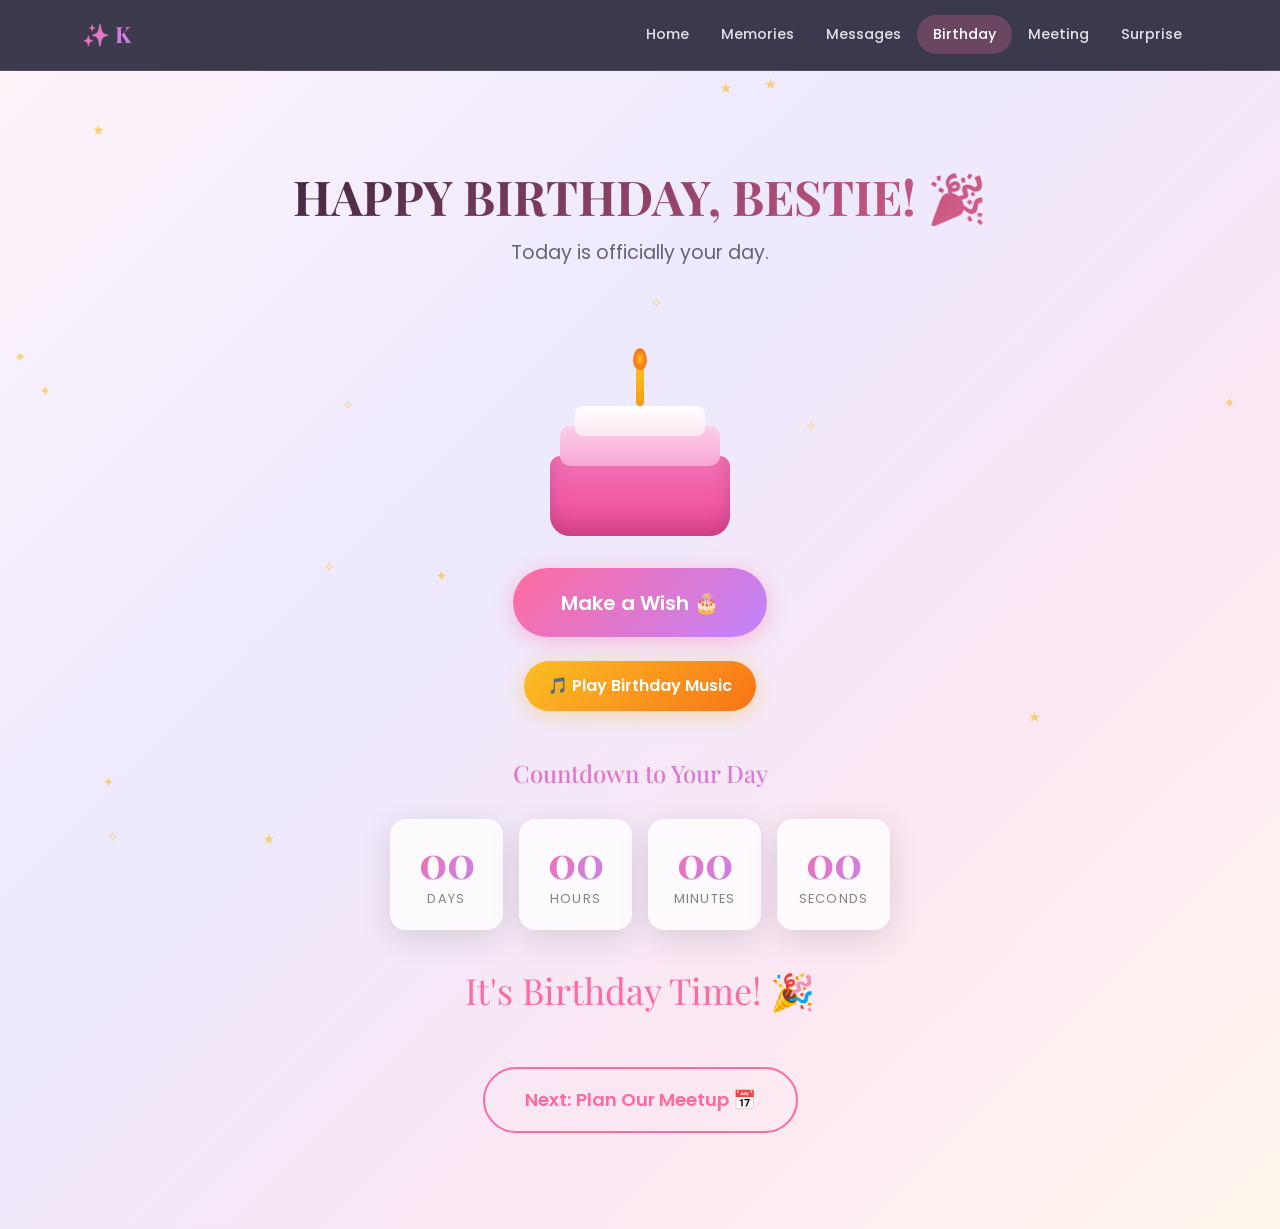
==== birthday.html @ f3a161e6 "Initial commit" ====
<!DOCTYPE html>
<html lang="en">
<head>
  <meta charset="UTF-8">
  <meta name="viewport" content="width=device-width, initial-scale=1.0">
  <meta name="description" content="Happy Birthday, Bestie! Time to celebrate!">
  <title>HAPPY BIRTHDAY! 🎉 | Birthday Surprise</title>

  <link rel="preconnect" href="https://fonts.googleapis.com">
  <link rel="preconnect" href="https://fonts.gstatic.com" crossorigin>
  <link href="https://fonts.googleapis.com/css2?family=Playfair+Display:wght@600;700&family=Poppins:wght@400;500;600;700&display=swap" rel="stylesheet">
  <link href="https://cdn.jsdelivr.net/npm/bootstrap@5.3.3/dist/css/bootstrap.min.css" rel="stylesheet">
  <link href="https://cdn.jsdelivr.net/npm/bootstrap-icons@1.11.3/font/bootstrap-icons.min.css" rel="stylesheet">
  <link rel="stylesheet" href="css/style.css">
</head>
<body data-page="birthday">

  <div id="page-transition" class="page-transition" aria-hidden="true">
    <i class="bi bi-stars" aria-hidden="true"></i>
  </div>

  <div class="particles-container" data-particles="star" data-particle-count="15" aria-hidden="true"></div>

  <nav class="navbar navbar-expand-lg navbar-dark navbar-custom fixed-top" aria-label="Main navigation">
    <div class="container">
      <a class="navbar-brand" href="index.html">✨ B</a>
      <button class="navbar-toggler" type="button" data-bs-toggle="collapse" data-bs-target="#navbarNav"
              aria-controls="navbarNav" aria-expanded="false" aria-label="Toggle navigation">
        <span class="navbar-toggler-icon"></span>
      </button>
      <div class="collapse navbar-collapse" id="navbarNav">
        <ul class="navbar-nav ms-auto">
          <li class="nav-item"><a class="nav-link" href="index.html">Home</a></li>
          <li class="nav-item"><a class="nav-link" href="memories.html">Memories</a></li>
          <li class="nav-item"><a class="nav-link" href="messages.html">Messages</a></li>
          <li class="nav-item"><a class="nav-link" href="birthday.html">Birthday</a></li>
          <li class="nav-item"><a class="nav-link" href="meeting.html">Meeting</a></li>
          <li class="nav-item"><a class="nav-link" href="surprise.html">Surprise</a></li>
        </ul>
      </div>
    </div>
  </nav>

  <main class="page-wrapper">
    <section class="section-padding container text-center" aria-labelledby="birthday-heading">
      <h1 id="birthday-heading" class="section-title fade-in-up">
        HAPPY BIRTHDAY, <span id="birthday-name">BESTIE</span>! 🎉
      </h1>
      <p class="section-subtitle fade-in-up">Today is officially your day.</p>

      <!-- CSS Birthday Cake -->
      <div class="cake-container fade-in-up" role="img" aria-label="Animated birthday cake with candles">
        <div class="candle" aria-hidden="true">
          <div class="candle-flame" aria-hidden="true"></div>
        </div>
        <div class="cake-base" aria-hidden="true"></div>
      </div>

      <button id="make-wish-btn" class="btn-surprise btn-lg fade-in-up" aria-label="Make a birthday wish">
        <span>Make a Wish 🎂</span>
      </button>

      <!-- Music Controls (no autoplay) -->
      <div class="music-controls fade-in-up">
        <button id="play-music-btn" class="btn-surprise btn-music" aria-label="Play birthday music">
          <span>🎵 Play Birthday Music</span>
        </button>
        <button id="pause-music-btn" class="btn-surprise btn-music hidden" aria-label="Pause birthday music">
          <span>⏸ Pause Music</span>
        </button>
      </div>

      <!-- Countdown -->
      <div class="mt-5 fade-in-up">
        <h2 class="h4 text-gradient mb-3">Countdown to Your Day</h2>
        <div id="countdown-grid" class="countdown-grid">
          <div class="countdown-item">
            <div id="countdown-days" class="countdown-number">00</div>
            <div class="countdown-label">Days</div>
          </div>
          <div class="countdown-item">
            <div id="countdown-hours" class="countdown-number">00</div>
            <div class="countdown-label">Hours</div>
          </div>
          <div class="countdown-item">
            <div id="countdown-minutes" class="countdown-number">00</div>
            <div class="countdown-label">Minutes</div>
          </div>
          <div class="countdown-item">
            <div id="countdown-seconds" class="countdown-number">00</div>
            <div class="countdown-label">Seconds</div>
          </div>
        </div>
        <p id="countdown-celebration" class="countdown-celebration hidden">It's Birthday Time! 🎉</p>
      </div>

      <div class="text-center mt-5">
        <a href="meeting.html" class="btn-surprise btn-outline-surprise">
          <span>Next: Plan Our Meetup 📅</span>
        </a>
      </div>
    </section>
  </main>

  <script src="https://cdn.jsdelivr.net/npm/bootstrap@5.3.3/dist/js/bootstrap.bundle.min.js"></script>
  <script src="js/config.js"></script>
  <script src="js/script.js"></script>
</body>
</html>
---- css/style.css ----
/* ═══════════════════════════════════════════════════════════════
   BIRTHDAY SURPRISE — Main Stylesheet
   Theme: Soft gradients, glassmorphism, warm friendship vibes
   ═══════════════════════════════════════════════════════════════ */

/* ── CSS Variables (override via config.js colors) ─────────── */
:root {
  --color-primary: #ff6b9d;
  --color-secondary: #c084fc;
  --color-accent: #fbbf24;
  --color-dark: #1a1a2e;
  --color-light: #fef3f8;
  --color-glass: rgba(255, 255, 255, 0.12);
  --color-glass-border: rgba(255, 255, 255, 0.25);
  --font-heading: "Playfair Display", Georgia, serif;
  --font-body: "Poppins", system-ui, sans-serif;
  --shadow-soft: 0 8px 32px rgba(0, 0, 0, 0.12);
  --shadow-glow: 0 0 40px rgba(255, 107, 157, 0.35);
  --transition-smooth: 0.4s cubic-bezier(0.4, 0, 0.2, 1);
  --navbar-height: 72px;
}

/* ── Reset & Base ────────────────────────────────────────────── */
*,
*::before,
*::after {
  box-sizing: border-box;
}

html {
  scroll-behavior: smooth;
}

body {
  font-family: var(--font-body);
  color: var(--color-dark);
  background: linear-gradient(135deg, #fef3f8 0%, #ede9fe 40%, #fce7f3 70%, #fff7ed 100%);
  min-height: 100vh;
  overflow-x: hidden;
  line-height: 1.6;
}

h1, h2, h3, h4, h5, h6 {
  font-family: var(--font-heading);
  font-weight: 700;
  line-height: 1.2;
}

img {
  max-width: 100%;
  height: auto;
  display: block;
}

a {
  text-decoration: none;
  color: inherit;
}

/* ── Reduced Motion ──────────────────────────────────────────── */
@media (prefers-reduced-motion: reduce) {
  *,
  *::before,
  *::after {
    animation-duration: 0.01ms !important;
    animation-iteration-count: 1 !important;
    transition-duration: 0.01ms !important;
    scroll-behavior: auto !important;
  }

  .floating-heart,
  .floating-star,
  .particle,
  .balloon,
  .sparkle {
    display: none !important;
  }
}

/* ── Navbar ──────────────────────────────────────────────────── */
.navbar-custom {
  background: rgba(26, 26, 46, 0.85);
  backdrop-filter: blur(16px);
  -webkit-backdrop-filter: blur(16px);
  border-bottom: 1px solid rgba(255, 255, 255, 0.1);
  padding: 0.75rem 0;
  transition: var(--transition-smooth);
}

.navbar-custom .navbar-brand {
  font-family: var(--font-heading);
  font-size: 1.4rem;
  font-weight: 700;
  background: linear-gradient(135deg, var(--color-primary), var(--color-secondary));
  -webkit-background-clip: text;
  -webkit-text-fill-color: transparent;
  background-clip: text;
}

.navbar-custom .nav-link {
  color: rgba(255, 255, 255, 0.85) !important;
  font-weight: 500;
  font-size: 0.9rem;
  padding: 0.5rem 1rem !important;
  border-radius: 50px;
  transition: var(--transition-smooth);
  position: relative;
}

.navbar-custom .nav-link:hover,
.navbar-custom .nav-link.active {
  color: #fff !important;
  background: rgba(255, 107, 157, 0.25);
}

.navbar-custom .nav-link:focus-visible {
  outline: 2px solid var(--color-accent);
  outline-offset: 2px;
}

.navbar-toggler {
  border-color: rgba(255, 255, 255, 0.3);
}

.navbar-toggler:focus {
  box-shadow: 0 0 0 2px var(--color-accent);
}

/* ── Page Layout ─────────────────────────────────────────────── */
.page-wrapper {
  padding-top: var(--navbar-height);
  min-height: 100vh;
}

.section-padding {
  padding: 4rem 1rem;
}

@media (min-width: 768px) {
  .section-padding {
    padding: 6rem 2rem;
  }
}

/* ── Hero Sections ───────────────────────────────────────────── */
.hero-fullscreen {
  min-height: calc(100vh - var(--navbar-height));
  display: flex;
  align-items: center;
  justify-content: center;
  position: relative;
  overflow: hidden;
  padding: 2rem 1rem;
}

.hero-content {
  text-align: center;
  z-index: 2;
  max-width: 720px;
}

.hero-title {
  font-size: clamp(2.5rem, 8vw, 4.5rem);
  margin-bottom: 1rem;
  background: linear-gradient(135deg, var(--color-dark) 0%, var(--color-primary) 50%, var(--color-secondary) 100%);
  -webkit-background-clip: text;
  -webkit-text-fill-color: transparent;
  background-clip: text;
}

.hero-subtitle {
  font-size: clamp(1.1rem, 3vw, 1.5rem);
  color: rgba(26, 26, 46, 0.75);
  margin-bottom: 2rem;
  font-weight: 400;
}

.hero-footnote {
  font-size: 0.95rem;
  color: rgba(26, 26, 46, 0.55);
  margin-top: 2rem;
  font-style: italic;
}

/* ── Glass Card ──────────────────────────────────────────────── */
.glass-card {
  background: var(--color-glass);
  backdrop-filter: blur(20px);
  -webkit-backdrop-filter: blur(20px);
  border: 1px solid var(--color-glass-border);
  border-radius: 24px;
  padding: 2.5rem 2rem;
  box-shadow: var(--shadow-soft);
}

@media (min-width: 768px) {
  .glass-card {
    padding: 3rem;
  }
}

/* ── Buttons ─────────────────────────────────────────────────── */
.btn-surprise {
  display: inline-flex;
  align-items: center;
  justify-content: center;
  gap: 0.5rem;
  padding: 1rem 2.5rem;
  font-size: 1.15rem;
  font-weight: 600;
  font-family: var(--font-body);
  color: #fff;
  background: linear-gradient(135deg, var(--color-primary), var(--color-secondary));
  border: none;
  border-radius: 50px;
  cursor: pointer;
  transition: var(--transition-smooth);
  box-shadow: 0 4px 20px rgba(255, 107, 157, 0.4);
  position: relative;
  overflow: hidden;
}

.btn-surprise::before {
  content: "";
  position: absolute;
  inset: 0;
  background: linear-gradient(135deg, var(--color-secondary), var(--color-primary));
  opacity: 0;
  transition: var(--transition-smooth);
}

.btn-surprise:hover {
  transform: translateY(-3px) scale(1.02);
  box-shadow: var(--shadow-glow);
  color: #fff;
}

.btn-surprise:hover::before {
  opacity: 1;
}

.btn-surprise span,
.btn-surprise i {
  position: relative;
  z-index: 1;
}

.btn-surprise:focus-visible {
  outline: 3px solid var(--color-accent);
  outline-offset: 3px;
}

.btn-surprise.btn-lg {
  padding: 1.15rem 3rem;
  font-size: 1.25rem;
}

.btn-outline-surprise {
  background: transparent;
  border: 2px solid var(--color-primary);
  color: var(--color-primary);
  box-shadow: none;
}

.btn-outline-surprise::before {
  display: none;
}

.btn-outline-surprise:hover {
  background: var(--color-primary);
  color: #fff;
}

.btn-music {
  background: linear-gradient(135deg, var(--color-accent), #f97316);
  box-shadow: 0 4px 20px rgba(251, 191, 36, 0.4);
}

/* ── Scroll Indicator ────────────────────────────────────────── */
.scroll-indicator {
  position: absolute;
  bottom: 2rem;
  left: 50%;
  transform: translateX(-50%);
  display: flex;
  flex-direction: column;
  align-items: center;
  gap: 0.5rem;
  color: rgba(26, 26, 46, 0.5);
  font-size: 0.85rem;
  animation: bounce 2s ease-in-out infinite;
  z-index: 2;
}

.scroll-indicator i {
  font-size: 1.5rem;
}

@keyframes bounce {
  0%, 100% { transform: translateX(-50%) translateY(0); }
  50% { transform: translateX(-50%) translateY(8px); }
}

/* ── Section Headings ────────────────────────────────────────── */
.section-title {
  font-size: clamp(2rem, 5vw, 3rem);
  text-align: center;
  margin-bottom: 0.75rem;
  background: linear-gradient(135deg, var(--color-dark), var(--color-primary));
  -webkit-background-clip: text;
  -webkit-text-fill-color: transparent;
  background-clip: text;
}

.section-subtitle {
  text-align: center;
  color: rgba(26, 26, 46, 0.65);
  font-size: clamp(1rem, 2.5vw, 1.2rem);
  max-width: 600px;
  margin: 0 auto 3rem;
}

/* ── Memory Cards ────────────────────────────────────────────── */
.memory-card {
  border: none;
  border-radius: 20px;
  overflow: hidden;
  background: rgba(255, 255, 255, 0.7);
  backdrop-filter: blur(10px);
  box-shadow: var(--shadow-soft);
  transition: var(--transition-smooth);
  cursor: pointer;
  height: 100%;
}

.memory-card:hover {
  transform: translateY(-8px);
  box-shadow: var(--shadow-glow);
}

.memory-card:focus-visible {
  outline: 3px solid var(--color-primary);
  outline-offset: 3px;
}

.memory-card .card-img-wrapper {
  overflow: hidden;
  aspect-ratio: 4 / 3;
  background: rgba(26, 26, 46, 0.06);
  display: flex;
  align-items: center;
  justify-content: center;
}

.memory-card .card-img-top {
  width: 100%;
  height: 100%;
  object-fit: contain;
  object-position: center;
  transition: transform 0.6s ease;
}

.memory-card:hover .card-img-top {
  transform: scale(1.03);
}

.memory-card .card-date {
  font-size: 0.8rem;
  color: var(--color-primary);
  font-weight: 600;
  text-transform: uppercase;
  letter-spacing: 0.05em;
}

.memory-card .card-title {
  font-family: var(--font-heading);
  font-size: 1.15rem;
  margin-bottom: 0.5rem;
}

.memory-card .card-text {
  font-size: 0.9rem;
  color: rgba(26, 26, 46, 0.65);
}

/* ── Modal ───────────────────────────────────────────────────── */
.modal-content {
  border: none;
  border-radius: 20px;
  overflow: hidden;
}

.modal-memory-img {
  width: 100%;
  max-height: min(70vh, 620px);
  object-fit: contain;
  object-position: center;
  background: rgba(26, 26, 46, 0.04);
}

.modal.fade .modal-dialog {
  transition: transform 0.4s ease-out;
  transform: scale(0.9) translateY(20px);
}

.modal.show .modal-dialog {
  transform: scale(1) translateY(0);
}

/* ── Message Cards (Page 3) ──────────────────────────────────── */
.message-card {
  background: rgba(255, 255, 255, 0.75);
  backdrop-filter: blur(12px);
  border: 1px solid rgba(255, 255, 255, 0.5);
  border-radius: 20px;
  padding: 1.75rem 2rem;
  margin-bottom: 1.25rem;
  box-shadow: var(--shadow-soft);
  transition: var(--transition-smooth);
  opacity: 0;
  transform: translateY(30px);
}

.message-card.revealed {
  opacity: 1;
  transform: translateY(0);
}

.message-card:hover {
  transform: translateY(-4px);
  box-shadow: var(--shadow-glow);
}

.message-card.revealed:hover {
  transform: translateY(-4px);
}

.message-card p {
  margin: 0;
  font-size: clamp(1rem, 2.5vw, 1.15rem);
  font-weight: 500;
  color: var(--color-dark);
}

.gratitude-banner {
  background: linear-gradient(135deg, var(--color-primary), var(--color-secondary));
  color: #fff;
  border-radius: 24px;
  padding: 2.5rem 2rem;
  text-align: center;
  margin-top: 2rem;
  box-shadow: var(--shadow-glow);
  opacity: 0;
  transform: scale(0.95);
  transition: all 0.6s ease;
}

.gratitude-banner.revealed {
  opacity: 1;
  transform: scale(1);
}

.gratitude-banner p {
  font-family: var(--font-heading);
  font-size: clamp(1.2rem, 3vw, 1.6rem);
  margin: 0;
  font-weight: 600;
}

/* ── Birthday Cake (CSS) ───────────────────────────────────────── */
.cake-container {
  position: relative;
  width: 200px;
  height: 220px;
  margin: 2rem auto;
}

.cake-base {
  position: absolute;
  bottom: 0;
  left: 50%;
  transform: translateX(-50%);
  width: 180px;
  height: 80px;
  background: linear-gradient(180deg, #f472b6, #ec4899);
  border-radius: 10px 10px 20px 20px;
  box-shadow: inset 0 -10px 20px rgba(0, 0, 0, 0.15);
}

.cake-base::before {
  content: "";
  position: absolute;
  top: -30px;
  left: 10px;
  width: 160px;
  height: 40px;
  background: linear-gradient(180deg, #fbcfe8, #f9a8d4);
  border-radius: 10px;
}

.cake-base::after {
  content: "";
  position: absolute;
  top: -50px;
  left: 25px;
  width: 130px;
  height: 30px;
  background: linear-gradient(180deg, #fff, #fce7f3);
  border-radius: 8px;
}

.candle {
  position: absolute;
  bottom: 130px;
  left: 50%;
  transform: translateX(-50%);
  width: 8px;
  height: 40px;
  background: linear-gradient(180deg, #fbbf24, #f59e0b);
  border-radius: 4px;
  z-index: 2;
}

.candle-flame {
  position: absolute;
  top: -18px;
  left: 50%;
  transform: translateX(-50%);
  width: 14px;
  height: 22px;
  background: radial-gradient(ellipse, #fbbf24 0%, #f97316 60%, transparent 100%);
  border-radius: 50% 50% 50% 50% / 60% 60% 40% 40%;
  animation: flicker 0.8s ease-in-out infinite alternate;
  opacity: 1;
  transition: opacity 0.5s ease;
}

.candle-flame.blown-out {
  opacity: 0;
  animation: none;
}

@keyframes flicker {
  0% { transform: translateX(-50%) scale(1) rotate(-2deg); }
  100% { transform: translateX(-50%) scale(1.1) rotate(2deg); }
}

/* ── Countdown ───────────────────────────────────────────────── */
.countdown-grid {
  display: grid;
  grid-template-columns: repeat(2, 1fr);
  gap: 1rem;
  max-width: 500px;
  margin: 2rem auto;
}

@media (min-width: 480px) {
  .countdown-grid {
    grid-template-columns: repeat(4, 1fr);
  }
}

.countdown-item {
  background: rgba(255, 255, 255, 0.8);
  backdrop-filter: blur(10px);
  border-radius: 16px;
  padding: 1.25rem 0.75rem;
  text-align: center;
  box-shadow: var(--shadow-soft);
}

.countdown-number {
  font-family: var(--font-heading);
  font-size: clamp(2rem, 5vw, 2.75rem);
  font-weight: 700;
  background: linear-gradient(135deg, var(--color-primary), var(--color-secondary));
  -webkit-background-clip: text;
  -webkit-text-fill-color: transparent;
  background-clip: text;
  line-height: 1;
}

.countdown-label {
  font-size: 0.8rem;
  text-transform: uppercase;
  letter-spacing: 0.1em;
  color: rgba(26, 26, 46, 0.55);
  margin-top: 0.35rem;
}

.countdown-celebration {
  font-family: var(--font-heading);
  font-size: clamp(1.5rem, 4vw, 2.25rem);
  color: var(--color-primary);
  animation: pulse 1.5s ease-in-out infinite;
}

@keyframes pulse {
  0%, 100% { transform: scale(1); }
  50% { transform: scale(1.05); }
}

/* ── Meeting Form ────────────────────────────────────────────── */
.meeting-form {
  max-width: 520px;
  margin: 0 auto;
}

.meeting-form .form-control,
.meeting-form .form-select {
  border-radius: 12px;
  border: 2px solid rgba(255, 107, 157, 0.2);
  padding: 0.75rem 1rem;
  transition: var(--transition-smooth);
  background: rgba(255, 255, 255, 0.8);
}

.meeting-form .form-control:focus,
.meeting-form .form-select:focus {
  border-color: var(--color-primary);
  box-shadow: 0 0 0 3px rgba(255, 107, 157, 0.2);
}

.meeting-form .form-label {
  font-weight: 600;
  font-size: 0.9rem;
  color: var(--color-dark);
}

.confirmation-card {
  display: none;
  text-align: center;
  animation: scaleIn 0.6s ease forwards;
}

.confirmation-card.visible {
  display: block;
}

.confirmation-card h3 {
  font-size: clamp(1.5rem, 4vw, 2rem);
  color: var(--color-primary);
  margin-bottom: 1rem;
}

.confirmation-card .confirm-message {
  font-size: clamp(1rem, 2.5vw, 1.2rem);
  margin-bottom: 1.5rem;
  line-height: 1.7;
}

.confirmation-card .wait-text {
  font-family: var(--font-heading);
  font-size: 1.3rem;
  color: var(--color-secondary);
  opacity: 0;
  animation: fadeInUp 0.8s ease 1s forwards;
}

/* ── Joke Reveal ─────────────────────────────────────────────── */
.joke-section {
  display: none;
  opacity: 0;
  transform: translateY(20px);
  transition: all 0.6s ease;
}

.joke-section.visible {
  display: block;
  opacity: 1;
  transform: translateY(0);
}

.joke-card {
  background: rgba(255, 255, 255, 0.85);
  backdrop-filter: blur(16px);
  border-radius: 24px;
  padding: 2.5rem 2rem;
  box-shadow: var(--shadow-soft);
  text-align: center;
  transform: rotateY(90deg);
  opacity: 0;
  transition: all 0.8s cubic-bezier(0.4, 0, 0.2, 1);
}

.joke-card.revealed {
  transform: rotateY(0);
  opacity: 1;
}

.joke-card p {
  font-size: clamp(1rem, 2.5vw, 1.2rem);
  line-height: 1.8;
  white-space: pre-line;
  margin-bottom: 0;
}

.final-section {
  display: none;
  text-align: center;
  padding: 3rem 1rem;
}

.final-section.visible {
  display: block;
  animation: fadeInUp 0.8s ease forwards;
}

.final-title {
  font-size: clamp(2rem, 6vw, 3.5rem);
  background: linear-gradient(135deg, var(--color-primary), var(--color-secondary), var(--color-accent));
  -webkit-background-clip: text;
  -webkit-text-fill-color: transparent;
  background-clip: text;
  margin-bottom: 1.5rem;
}

.final-message {
  font-size: clamp(1rem, 2.5vw, 1.2rem);
  max-width: 600px;
  margin: 0 auto 2rem;
  color: rgba(26, 26, 46, 0.75);
  line-height: 1.8;
}

.final-footnote {
  font-style: italic;
  color: rgba(26, 26, 46, 0.55);
  margin-top: 1.5rem;
}

/* ── Floating Particles ──────────────────────────────────────── */
.particles-container {
  position: fixed;
  inset: 0;
  pointer-events: none;
  overflow: hidden;
  z-index: 0;
}

.floating-heart,
.floating-star {
  position: absolute;
  opacity: 0.6;
  animation: float 6s ease-in-out infinite;
  pointer-events: none;
}

.floating-heart {
  color: var(--color-primary);
  font-size: 1.2rem;
}

.floating-star {
  color: var(--color-accent);
  font-size: 0.9rem;
}

@keyframes float {
  0%, 100% {
    transform: translateY(0) rotate(0deg);
    opacity: 0.4;
  }
  50% {
    transform: translateY(-30px) rotate(15deg);
    opacity: 0.8;
  }
}

/* ── Confetti Canvas ───────────────────────────────────────────── */
#confetti-canvas {
  position: fixed;
  inset: 0;
  pointer-events: none;
  z-index: 9999;
}

/* ── Balloons ──────────────────────────────────────────────────── */
.balloon-container {
  position: fixed;
  inset: 0;
  pointer-events: none;
  z-index: 100;
  overflow: hidden;
}

.balloon {
  position: absolute;
  bottom: -100px;
  width: 40px;
  height: 50px;
  border-radius: 50% 50% 50% 50% / 60% 60% 40% 40%;
  animation: rise 4s ease-in forwards;
}

.balloon::after {
  content: "";
  position: absolute;
  bottom: -30px;
  left: 50%;
  width: 1px;
  height: 30px;
  background: rgba(0, 0, 0, 0.2);
}

@keyframes rise {
  0% {
    transform: translateY(0) rotate(0deg);
    opacity: 1;
  }
  100% {
    transform: translateY(-110vh) rotate(10deg);
    opacity: 0.6;
  }
}

/* ── Sparkles ──────────────────────────────────────────────────── */
.sparkle {
  position: absolute;
  width: 6px;
  height: 6px;
  background: var(--color-accent);
  border-radius: 50%;
  animation: sparkle 1.5s ease-in-out infinite;
}

@keyframes sparkle {
  0%, 100% { opacity: 0; transform: scale(0); }
  50% { opacity: 1; transform: scale(1); }
}

/* ── Animations ────────────────────────────────────────────────── */
.fade-in {
  animation: fadeIn 0.8s ease forwards;
}

.fade-in-up {
  animation: fadeInUp 0.8s ease forwards;
}

.scale-in {
  animation: scaleIn 0.6s ease forwards;
}

.slide-left {
  animation: slideLeft 0.8s ease forwards;
}

.slide-right {
  animation: slideRight 0.8s ease forwards;
}

@keyframes fadeIn {
  from { opacity: 0; }
  to { opacity: 1; }
}

@keyframes fadeInUp {
  from {
    opacity: 0;
    transform: translateY(30px);
  }
  to {
    opacity: 1;
    transform: translateY(0);
  }
}

@keyframes scaleIn {
  from {
    opacity: 0;
    transform: scale(0.85);
  }
  to {
    opacity: 1;
    transform: scale(1);
  }
}

@keyframes slideLeft {
  from {
    opacity: 0;
    transform: translateX(40px);
  }
  to {
    opacity: 1;
    transform: translateX(0);
  }
}

@keyframes slideRight {
  from {
    opacity: 0;
    transform: translateX(-40px);
  }
  to {
    opacity: 1;
    transform: translateX(0);
  }
}

/* ── Page Transition Overlay ───────────────────────────────────── */
.page-transition {
  position: fixed;
  inset: 0;
  background: linear-gradient(135deg, var(--color-primary), var(--color-secondary));
  z-index: 10000;
  display: flex;
  align-items: center;
  justify-content: center;
  opacity: 0;
  pointer-events: none;
  transition: opacity 0.5s ease;
}

.page-transition.active {
  opacity: 1;
  pointer-events: all;
}

.page-transition i {
  font-size: 3rem;
  color: #fff;
  animation: spin 0.8s linear infinite;
}

@keyframes spin {
  from { transform: rotate(0deg); }
  to { transform: rotate(360deg); }
}

/* ── Utility ───────────────────────────────────────────────────── */
.text-gradient {
  background: linear-gradient(135deg, var(--color-primary), var(--color-secondary));
  -webkit-background-clip: text;
  -webkit-text-fill-color: transparent;
  background-clip: text;
}

.hidden {
  display: none !important;
}

.sr-only-custom {
  position: absolute;
  width: 1px;
  height: 1px;
  padding: 0;
  margin: -1px;
  overflow: hidden;
  clip: rect(0, 0, 0, 0);
  border: 0;
}

/* ── Music Controls ────────────────────────────────────────────── */
.music-controls {
  display: flex;
  gap: 0.75rem;
  justify-content: center;
  flex-wrap: wrap;
  margin-top: 1.5rem;
}

.music-controls .btn-surprise {
  padding: 0.75rem 1.5rem;
  font-size: 1rem;
}

/* ── Responsive Tweaks ─────────────────────────────────────────── */
@media (max-width: 576px) {
  .glass-card {
    padding: 1.75rem 1.25rem;
  }

  .btn-surprise {
    padding: 0.875rem 2rem;
    font-size: 1rem;
    width: 100%;
    max-width: 320px;
  }

  .hero-fullscreen {
    min-height: calc(100dvh - var(--navbar-height));
  }
}
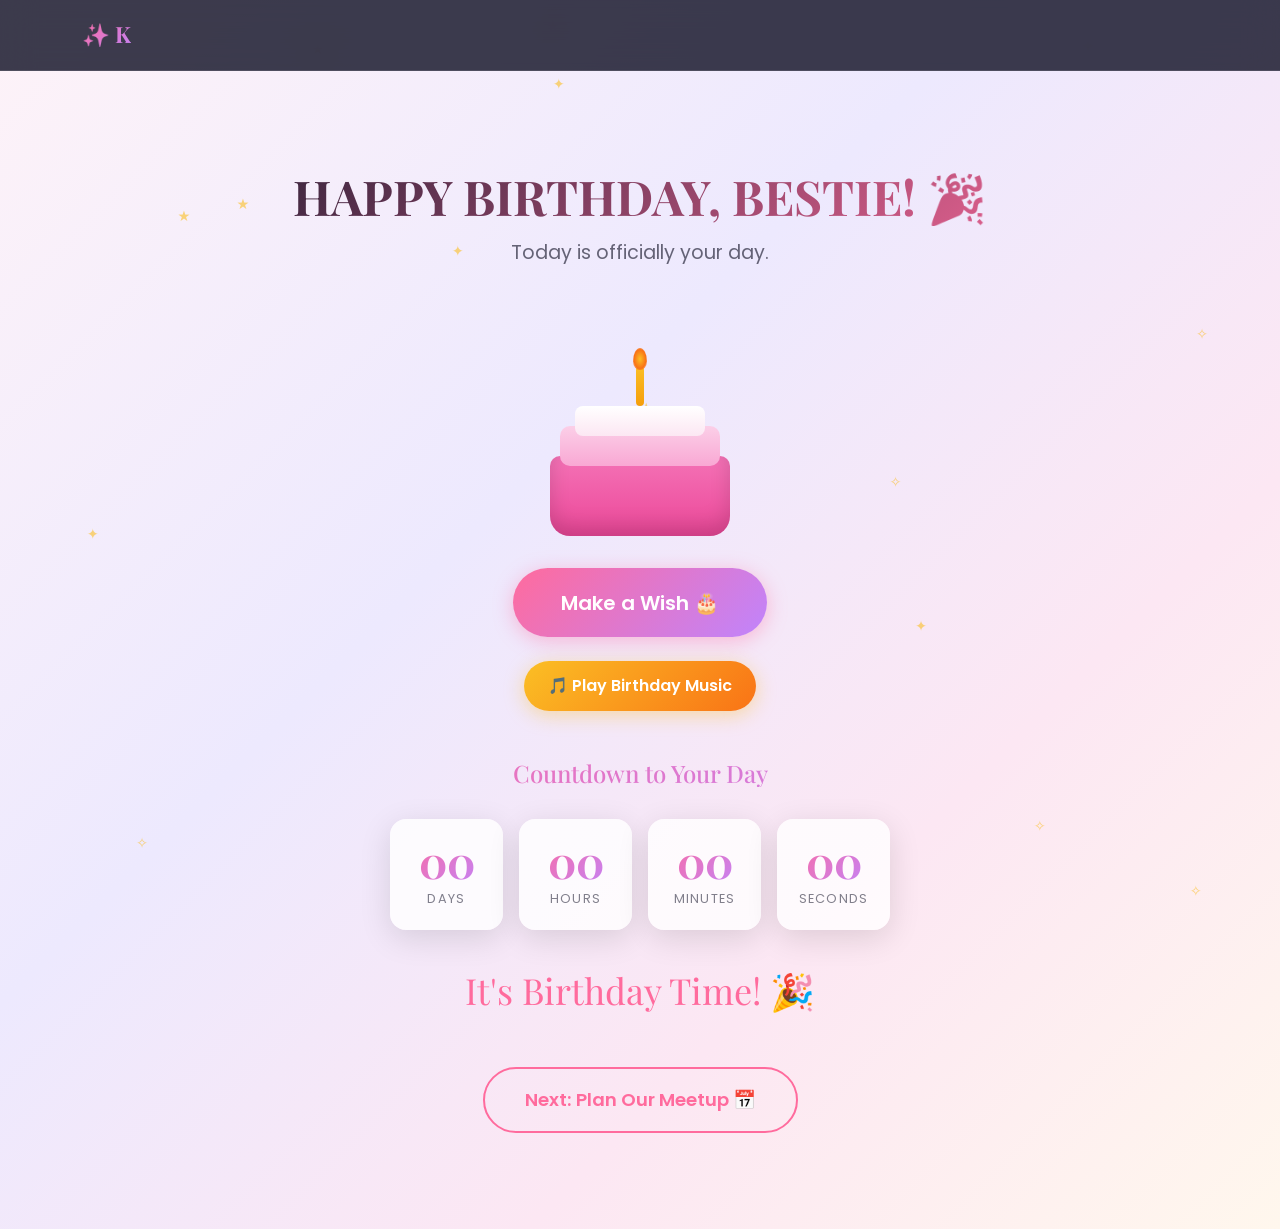
==== commit c5a8ab2b: "change" ====
--- a/birthday.html
+++ b/birthday.html
@@ -24,20 +24,6 @@
   <nav class="navbar navbar-expand-lg navbar-dark navbar-custom fixed-top" aria-label="Main navigation">
     <div class="container">
       <a class="navbar-brand" href="index.html">✨ B</a>
-      <button class="navbar-toggler" type="button" data-bs-toggle="collapse" data-bs-target="#navbarNav"
-              aria-controls="navbarNav" aria-expanded="false" aria-label="Toggle navigation">
-        <span class="navbar-toggler-icon"></span>
-      </button>
-      <div class="collapse navbar-collapse" id="navbarNav">
-        <ul class="navbar-nav ms-auto">
-          <li class="nav-item"><a class="nav-link" href="index.html">Home</a></li>
-          <li class="nav-item"><a class="nav-link" href="memories.html">Memories</a></li>
-          <li class="nav-item"><a class="nav-link" href="messages.html">Messages</a></li>
-          <li class="nav-item"><a class="nav-link" href="birthday.html">Birthday</a></li>
-          <li class="nav-item"><a class="nav-link" href="meeting.html">Meeting</a></li>
-          <li class="nav-item"><a class="nav-link" href="surprise.html">Surprise</a></li>
-        </ul>
-      </div>
     </div>
   </nav>
 
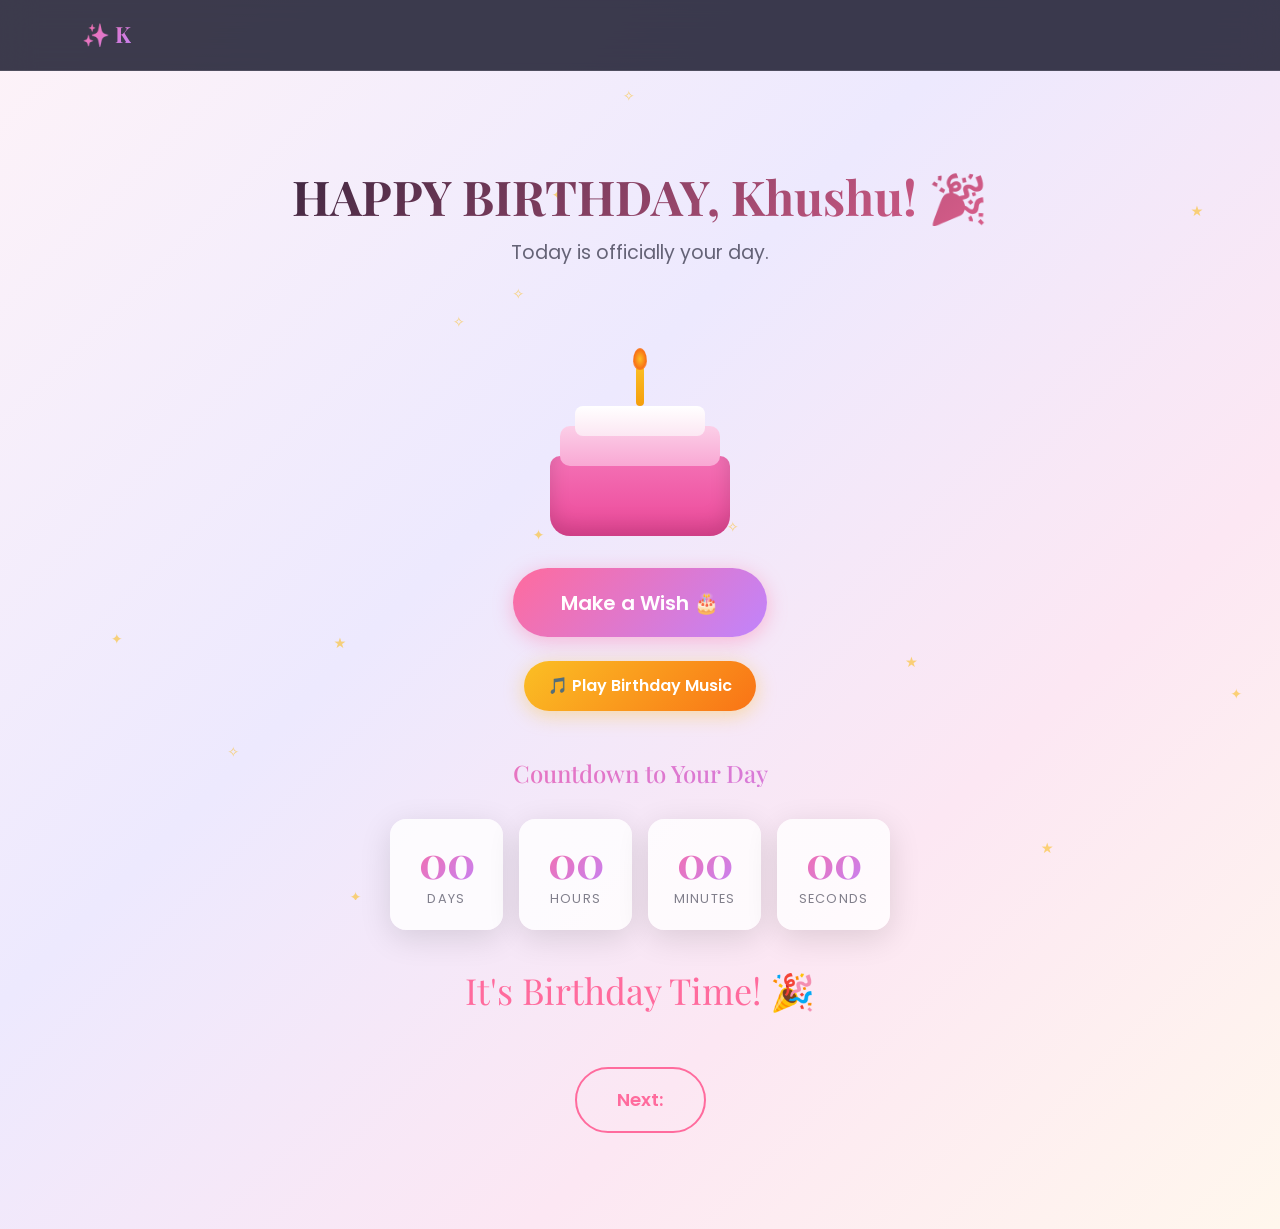
==== commit eb10fa0c: "change" ====
--- a/birthday.html
+++ b/birthday.html
@@ -82,7 +82,7 @@
 
       <div class="text-center mt-5">
         <a href="meeting.html" class="btn-surprise btn-outline-surprise">
-          <span>Next: Plan Our Meetup 📅</span>
+          <span>Next:</span>
         </a>
       </div>
     </section>
